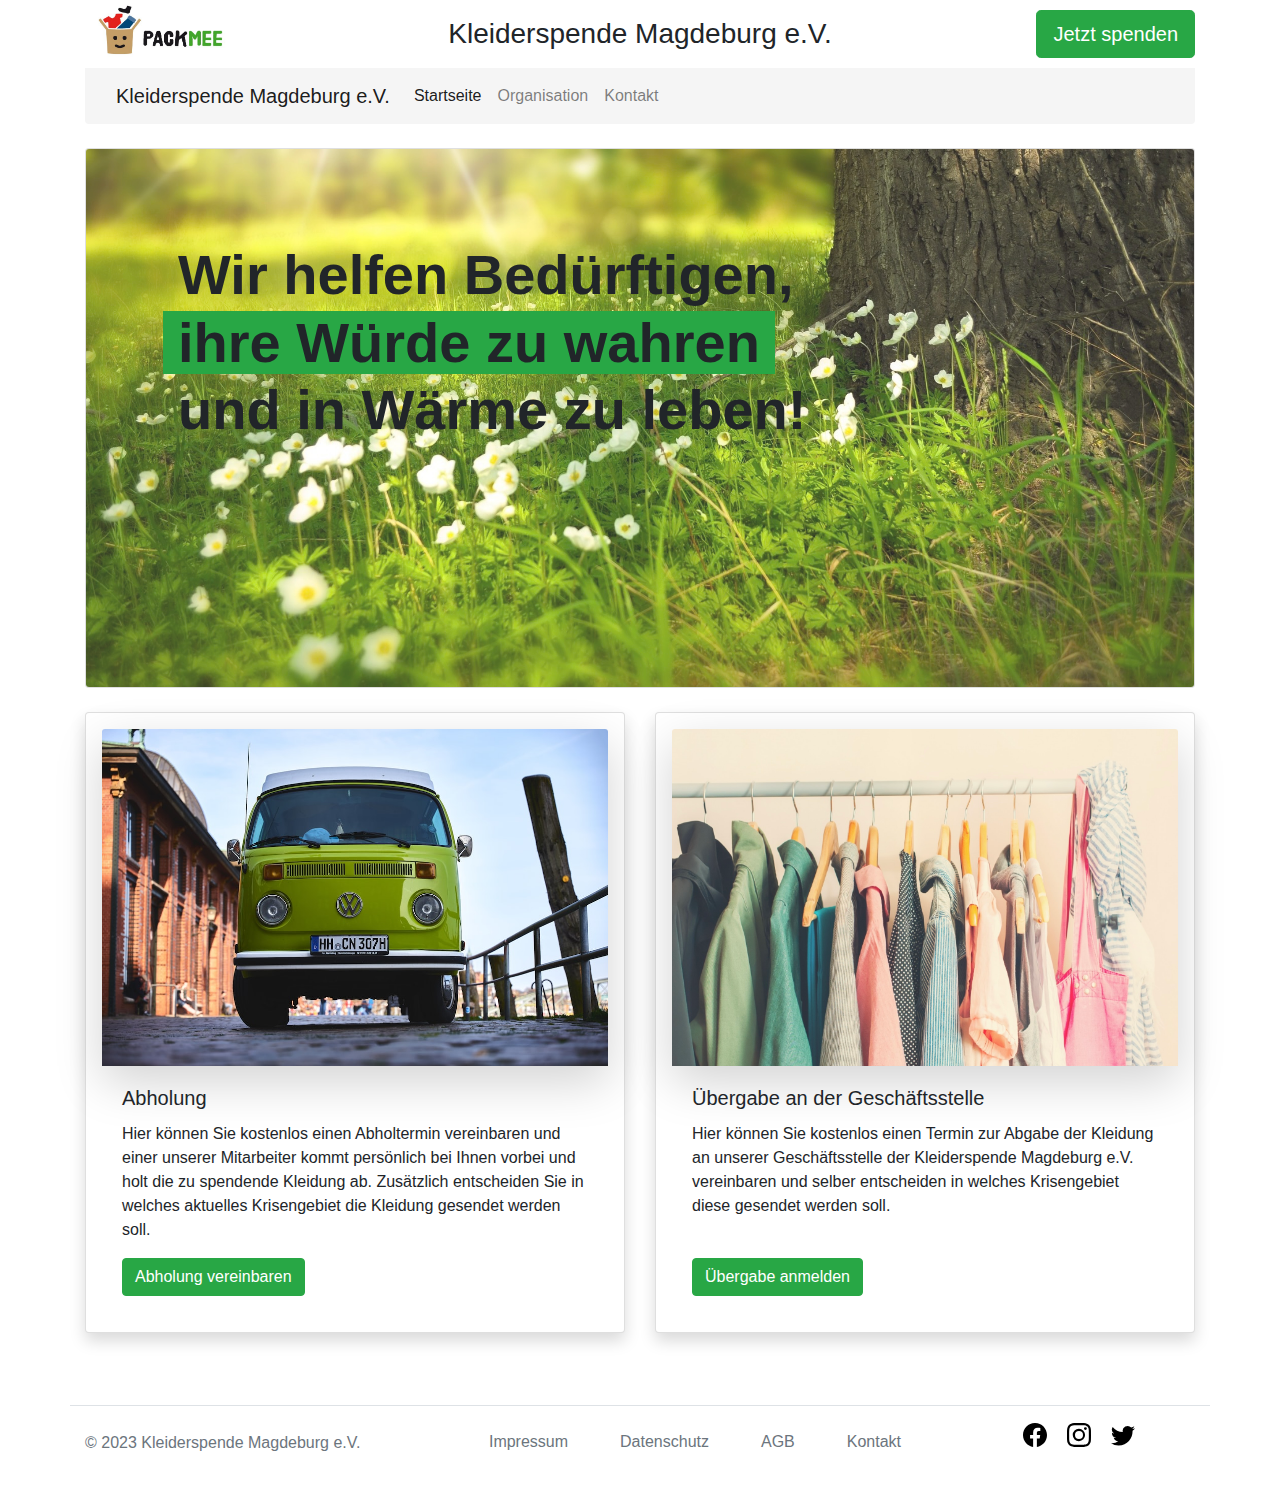
==== index.html @ d00e2966 "validierung fertig" ====
<!DOCTYPE html>
<html lang="de">

<head>
    <!-- Metadaten der Webanwendung -->
    <meta charset="utf-8">
    <meta name="viewport" content="width=device-width, initial-scale=1.0, shrink-to-fit=no">
    <meta name="description" content="Kleiderspende Magdeburg e.V.">
    <meta name="author" content="Dennis">

    <!-- Titel der Webseite -->
    <title>Kleiderspende Magdeburg e.V.</title>

    <!-- Bootstrap v4.4.1 CSS framework hinzufügen -->
    <link rel="stylesheet" href="https://cdn.jsdelivr.net/npm/bootstrap@4.4.1/dist/css/bootstrap.min.css"
        integrity="sha384-Vkoo8x4CGsO3+Hhxv8T/Q5PaXtkKtu6ug5TOeNV6gBiFeWPGFN9MuhOf23Q9Ifjh" crossorigin="anonymous">

    <!-- CSS Anpassungen -->
    <link rel="stylesheet" href="css/stylesheet.css">
</head>

<body>
    <header class="container d-flex flex-wrap justify-content-between align-items-center">
        <div class="col-sm-3 row justify-content-start list-unstyled d-flex">
            <img calss="small-img img-responsive" src="bilder/kleiderspende-logo.jpg" alt="Logo" width="160"
                height="auto">
            <a type="button" style="display: none;" class="show-sml btn-head-sml btn btn-success btn-sm"
                href="#anchor-spende">Jetzt spenden</a>
        </div>
        <a type="button" style="display: none;" class="show-md btn btn-success" href="#anchor-spende">Jetzt
            spenden</a>
        <div class="col-sm-6 hide-sml hide-md row justify-content-center list-unstyled d-flex mt-2">
            <h3 class="align-middle">Kleiderspende Magdeburg e.V.</h3>
        </div>
        <div class="col-sm-3 btn-head-sml hide-sml hide-md row justify-content-end list-unstyled d-flex"
            style="display: none;">
            <a type="button" class="btn btn-success btn-lg" href="#anchor-spende">Jetzt spenden</a>
        </div>
    </header>
    <div class="container">
        <nav class="navbar navbar-expand-lg sticky-top navbar-light navcolor rounded-bottom font-size-sml">
            <div class="container">
                <a class="navbar-brand font-size-sml" href="#">Kleiderspende Magdeburg e.V.</a>
                <button class="navbar-toggler navbar-toggler-right" type="button" data-toggle="collapse"
                    data-target="#navbarNav" aria-controls="navbarNav" aria-expanded="false"
                    aria-label="Toggle navigation">
                    <span class="navbar-toggler-icon"></span>
                </button>
                <div class="collapse navbar-collapse" id="navbarNav">
                    <ul class="navbar-nav">
                        <li class="nav-item active">
                            <a class="nav-link" href="#">Startseite<span class="sr-only">(current)</span></a>
                        </li>
                        <li class="nav-item">
                            <a class="nav-link" href="/organisation.html" target="_blank">Organisation</a>
                        </li>
                        <li class="nav-item">
                            <a class="nav-link" href="/kontakt.html" target="_blank">Kontakt</a>
                        </li>
                    </ul>
                </div>
            </div>
        </nav>
        <div class="card mt-4 d-flex">
            <img src="bilder/flowers.jpg" class="card-img img-fluid img-trans" alt="Stony Beach" />
            <div class="card-img-overlay">
                <h1 class="card-title font-weight-bold title-font-sml title-font-md p-5 m-4" style="font-size:350%;">
                    Wir helfen Bedürftigen,<br>
                    <span class="span-h1">ihre Würde zu wahren</span>
                    <br>und in Wärme zu leben!
                </h1>
            </div>
        </div>
        <div id="anchor-spende">
            <div class="container center-sml d-flex flex-wrap justify-content-between align-items-center mt-4">
                <div class="card card-margin-sml card-margin-md col-sm-6 row justify-content-start shadow p-3 mb-5 bg-white rounded"
                    style="width: 18rem;">
                    <img class="shadow-lg card-img-top" src="bilder/abholdienst.jpg" alt="Card image cap">
                    <div class="card-body">
                        <h5 class="card-title">Abholung</h5>
                        <p class="card-text">Hier können Sie kostenlos einen Abholtermin vereinbaren und einer
                            unserer Mitarbeiter kommt persönlich bei Ihnen vorbei und holt die zu spendende Kleidung ab.
                            Zusätzlich entscheiden Sie in welches aktuelles Krisengebiet die Kleidung gesendet werden
                            soll.
                        </p>
                        <a id="btnAb" onclick="setAbForm()" class="btn btn-success" href="#anchor-abForm">Abholung
                            vereinbaren</a>
                    </div>
                </div>
                <div class="card col-sm-6 row card-margin-md justify-content-end shadow p-3 mb-5 bg-white rounded"
                    style="width: 18rem;">
                    <img class="shadow-lg card-img-top" src="bilder/puerbergabe.jpeg" alt="Card image cap">
                    <div class="card-body">
                        <h5 class="card-title">Übergabe an der Geschäftsstelle</h5>
                        <p class="card-text">Hier können Sie kostenlos einen Termin zur Abgabe der Kleidung an unserer
                            Geschäftsstelle der Kleiderspende Magdeburg e.V. vereinbaren und selber entscheiden in
                            welches
                            Krisengebiet diese gesendet werden soll.</p><br class="hide-md">
                        <a id="btnUeb" onclick="setUebForm()" class="btn btn-success" href="#anchor-uebForm">Übergabe
                            anmelden</a>
                    </div>
                </div>
            </div>
        </div>
        <!-- Formular Abholung -->
        <form action="ueberblick.html" method="get" id="abForm" style="display: none;">
            <div class="form-group">
                <h1 id="anchor-abForm">Fromular zur Abholung</h1>
                <h5>Wähle deinen Wunschtermin und wir holen kostenlos deine Altkleider ab!</h5>
            </div>
            <div class="form-row">
                <div class="form-group col-md-6">
                    <label for="inputDatumAb">Wunschtag<span style="color: #28a745;">*</span></label>
                    <input id="inputDatumAb" type="date" class="form-control" required>
                </div>
                <div class="form-group col-md-6">
                    <label for="inputUhrzeitAb">Wunschzeit</label><span style="color: #28a745;">*</span><label
                        style="color: white;">.</label><label class="text-muted hide-md">Öffnungszeiten: 08:00 -
                        17:00 (Halbstundentakt)</label>
                    <input type="time" class="form-control" id="inputUhrzeiAbt" step="1800" min="08:00" max="17:00"
                        required>
                </div>
            </div>
            <div class="form-row">
                <div class="form-group col-md-6">
                    <label for="inputVornameAb">Vorname<span style="color: #28a745;">*</span></label>
                    <input type="text" class="form-control" id="inputVornameAb" placeholder="Vorname" maxlength="20"
                        required>
                </div>
                <div class="form-group col-md-6">
                    <label for="inputNachnameAb">Nachname<span style="color: #28a745;">*</span></label>
                    <input type="text" class="form-control" id="inputNachnameAb" placeholder="Nachname" maxlength="20"
                        required>
                </div>
            </div>
            <div class="form-row">
                <div class="form-group col-md-6">
                    <label for="inputEmailAb">Email<span style="color: #28a745;">*</span></label>
                    <input type="email" class="form-control" id="inputEmailAb" placeholder="beispiel@mail.de"
                        maxlength="40" required>
                </div>
                <div class="form-group col-md-6">
                    <label for="inputNachnameAb">Telefonnummer</label>
                    <input type="tel" class="form-control" id="inputTelefonnummerAb" maxlength="15"
                        placeholder="01765894111">
                </div>
            </div>
            <div class="form-row">
                <div class="form-group col-md-6">
                    <label for="inputStadtAb">Stadt<span style="color: #28a745;">*</span></label>
                    <input type="text" class="form-control" id="inputStadtAb" placeholder="Magdeburg" maxlength="25"
                        required>
                </div>
                <div class="form-group col-md-2">
                    <label for="inputPostleitzahlAb">Postleitzahl<span style="color: #28a745;">*</span></label>
                    <input type="text" class="form-control" id="inputPostleitzahlAb" placeholder="39112" maxlength="5"
                        minlength="5" required>
                </div>
                <div class="form-group col-md-4">
                    <label for="inputBundeslandAb">Bundesland<span style="color: #28a745;">*</span></label>
                    <select id="inputBundeslandAb" class="form-control" required>
                        <option> Baden-Württemberg </option>
                        <option> Bayern </option>
                        <option> Berlin </option>
                        <option> Brandenburg </option>
                        <option> Bremen </option>
                        <option> Hamburg </option>
                        <option> Hessen </option>
                        <option> Mecklenburg-Vorpommern </option>
                        <option> Niedersachsen </option>
                        <option> Nordrhein-Westfalen </option>
                        <option> Rheinland-Pfalz </option>
                        <option> Saarland </option>
                        <option> Sachsen </option>
                        <option selected> Sachsen-Anhalt </option>
                        <option> Schleswig-Holstein </option>
                        <option> Thüringen </option>
                    </select>
                </div>
            </div>
            <div class="form-group">
                <label for="inputStrasseAb">Straße<span style="color: #28a745;">*</span></label>
                <input type="text" class="form-control" id="inputStrasseAb" placeholder="Wegenerstraße 15" required>
            </div>
            <div class="form-group">
                <label for="inputKleidungAb">Kleidungs Typ und Menge<span style="color: #28a745;">*</span></label>
                <textarea class="form-control" id="inputKleidungAb" rows="5"
                    placeholder="10x T-Shirts, 3x Jacken, 5x Hosen" required></textarea>
            </div>
            <div class="form-row mt-3 mb-4">
                <div class="btn-group btn-group-toggle col-md-6 list-group mb-2" data-toggle="buttons">
                    <label for="inputKrisengebietAb">In welches Krisengebiet soll geliefert werden?
                        <span style="color: #28a745;">*</span></label>
                    <label class="btn btn-light border rounded btn-lg active">
                        <input type="radio" name="inputKrisengebiet" onclick="changeInfo(id)" id="wahl1Ab"
                            autocomplete="off" checked> Ukraine
                    </label>
                    <label class="btn btn-light border rounded btn-lg">
                        <input type="radio" name="inputKrisengebiet" onclick="changeInfo(id)" id="wahl2Ab"
                            autocomplete="off"> Haiti
                    </label>
                    <label class="btn btn-light border rounded btn-lg">
                        <input type="radio" name="inputKrisengebiet" onclick="changeInfo(id)" id="wahl3Ab"
                            autocomplete="off"> Burkina Faso
                    </label>
                    <label class="btn btn-light border rounded btn-lg">
                        <input type="radio" name="inputKrisengebiet" onclick="changeInfo(id)" id="wahl4Ab"
                            autocomplete="off"> Südsudan
                    </label>
                    <label class="btn btn-light border rounded btn-lg">
                        <input type="radio" name="inputKrisengebiet" onclick="changeInfo(id)" id="wahl5Ab"
                            autocomplete="off"> Syrien
                    </label>
                    <label class="btn btn-light border rounded btn-lg">
                        <input type="radio" name="inputKrisengebiet" onclick="changeInfo(id)" id="wahl6Ab"
                            autocomplete="off"> Jemen
                    </label>
                    <label class="btn btn-light border rounded btn-lg">
                        <input type="radio" name="inputKrisengebiet" onclick="changeInfo(id)" id="wahl7Ab"
                            autocomplete="off"> Demokratische Republik Kongo
                    </label>
                    <label class="btn btn-light border rounded btn-lg">
                        <input type="radio" name="inputKrisengebiet" onclick="changeInfo(id)" id="wahl8Ab"
                            autocomplete="off"> Afghanistan
                    </label>
                    <label class="btn btn-light border rounded btn-lg">
                        <input type="radio" name="inputKrisengebiet" onclick="changeInfo(id)" id="wahl9Ab"
                            autocomplete="off"> Äthiopien
                    </label>
                    <label class="btn btn-light border rounded btn-lg">
                        <input type="radio" name="inputKrisengebiet" onclick="changeInfo(id)" id="wahl10Ab"
                            autocomplete="off"> Somalia
                    </label>
                </div>
                <div class="orm-group col-md-6 list-group pl-2">
                    <label for="inputKrisengebietAb">Information zu dem Krisengebiet</label>
                    <label class="card card-body card-padding-sml card-padding-md text-center px-5 pt-5"
                        id="outputInfoAb">Der Konflikt
                        wird
                        wahrscheinlich
                        bis
                        ins Jahr
                        2023
                        andauern. Für Ukrainer*innen besteht ein erhöhtes
                        Risiko für Verletzungen, Krankheiten und Tod. Durch russische
                        Raketenangriffe könnten
                        Millionen
                        Menschen im Winter
                        ohne Wasser, Strom und Heizung sein. Mehr als 6,5 Millionen Ukrainer*innen
                        sind innerhalb
                        des
                        Landes vertrieben.
                        7,8 Millionen weitere Menschen sind in andere europäische Länder geflüchtet.
                    </label>
                </div>
            </div>
            <div class="form-group">
                <div class="form-check">
                    <input class="form-check-input" type="checkbox" id="datenschutzCheckUeb" required>
                    <label class="form-check-label" for="datenschutzCheckUeb">
                        Ich stimme den <a href="/agb.html" target="_blank">Allgemeinen Geschäftsbedingungen</a> und der
                        <a href="/datenschutz.html" target="_blank">Datenschutzerklärung</a> von Kleiderspende Magdeburg
                        e.V. zu.
                    </label>
                </div>
            </div>
            <div class="form-group center-sml center-md">
                <button type="submit" class="btn btn-success btn-lg m-2" onclick="validateData();">Buchen</button>
            </div>
        </form>
        <!-- Formular Uebergabe -->
        <form action="/ueberblick.html" method="get" id="uebForm" style="display: none;">
            <div class="form-group">
                <h1 id="anchor-uebForm">Formular zu Übergabe an der Geschäftsstelle</h1>
                <h5>Hier bitte den Kleidungs Typ und die Menge angeben!</h5>
            </div>
            <div class="form-group">
                <label for="inputKleidungUeb">Kleidungs Typ und Menge<span style="color: #28a745;">*</span></label>
                <textarea class="form-control" id="inputKleidungUeb" rows="5"
                    placeholder="10x T-Shirts, 3x Jacken, 5x Hosen" required></textarea>
            </div>
            <div class="form-row mt-3 mb-4">
                <div class="btn-group btn-group-toggle col-md-6 list-group mb-2" data-toggle="buttons">
                    <label for="inputKrisengebietUeb">In welches Krisengebiet soll geliefert werden?
                        <span style="color: #28a745;">*</span></label>
                    <label class="btn btn-light border rounded btn-lg active">
                        <input type="radio" name="inputKrisengebiet" onclick="changeInfo(id)" id="wahl1Ueb"
                            autocomplete="off" checked> Ukraine
                    </label>
                    <label class="btn btn-light border rounded btn-lg">
                        <input type="radio" name="inputKrisengebiet" onclick="changeInfo(id)" id="wahl2Ueb"
                            autocomplete="off"> Haiti
                    </label>
                    <label class="btn btn-light border rounded btn-lg">
                        <input type="radio" name="inputKrisengebiet" onclick="changeInfo(id)" id="wahl3Ueb"
                            autocomplete="off"> Burkina Faso
                    </label>
                    <label class="btn btn-light border rounded btn-lg">
                        <input type="radio" name="inputKrisengebiet" onclick="changeInfo(id)" id="wahl4Ueb"
                            autocomplete="off"> Südsudan
                    </label>
                    <label class="btn btn-light border rounded btn-lg">
                        <input type="radio" name="inputKrisengebiet" onclick="changeInfo(id)" id="wahl5Ueb"
                            autocomplete="off"> Syrien
                    </label>
                    <label class="btn btn-light border rounded btn-lg">
                        <input type="radio" name="inputKrisengebiet" onclick="changeInfo(id)" id="wahl6Ueb"
                            autocomplete="off"> Jemen
                    </label>
                    <label class="btn btn-light border rounded btn-lg">
                        <input type="radio" name="inputKrisengebiet" onclick="changeInfo(id)" id="wahl7Ueb"
                            autocomplete="off"> Demokratische Republik Kongo
                    </label>
                    <label class="btn btn-light border rounded btn-lg">
                        <input type="radio" name="inputKrisengebiet" onclick="changeInfo(id)" id="wahl8Ueb"
                            autocomplete="off"> Afghanistan
                    </label>
                    <label class="btn btn-light border rounded btn-lg">
                        <input type="radio" name="inputKrisengebiet" onclick="changeInfo(id)" id="wahl9Ueb"
                            autocomplete="off"> Äthiopien
                    </label>
                    <label class="btn btn-light border rounded btn-lg">
                        <input type="radio" name="inputKrisengebiet" onclick="changeInfo(id)" id="wahl10Ueb"
                            autocomplete="off"> Somalia
                    </label>
                </div>
                <div class="orm-group col-md-6 list-group pl-2">
                    <label for="inputKrisengebietUeb">Information zu dem Krisengebiet</label>
                    <label class="card card-body card-padding-sml card-padding-md text-center px-5 pt-5"
                        id="outputInfoUeb">Der Konflikt
                        wird
                        wahrscheinlich
                        bis
                        ins Jahr
                        2023
                        andauern. Für Ukrainer*innen besteht ein erhöhtes
                        Risiko für Verletzungen, Krankheiten und Tod. Durch russische
                        Raketenangriffe könnten
                        Millionen
                        Menschen im Winter
                        ohne Wasser, Strom und Heizung sein. Mehr als 6,5 Millionen Ukrainer*innen
                        sind innerhalb
                        des
                        Landes vertrieben.
                        7,8 Millionen weitere Menschen sind in andere europäische Länder geflüchtet.
                    </label>
                </div>
            </div>
            <div class="form-group">
                <div class="form-check">
                    <input class="form-check-input" type="checkbox" id="datenschutzCheckUeb" required>
                    <label class="form-check-label" for="datenschutzCheckUeb">
                        Ich stimme den <a href="/agb.html" target="_blank">Allgemeinen Geschäftsbedingungen</a> und der
                        <a href="/datenschutz.html" target="_blank">Datenschutzerklärung</a> von Kleiderspende Magdeburg
                        e.V. zu.
                    </label>
                </div>
            </div>
            <div class="form-group center-sml center-md">
                <button type="submit" class="btn btn-success btn-lg m-2">Buchen</button>
            </div>
        </form>
    </div>
    <footer
        class="container center-sml d-flex flex-wrap justify-content-between align-items-center py-3 my-4 border-top">
        <div class="row w-100">
            <div class="col-md-4 footer-md center-md d-flex align-items-center">
                <span class="center-sml text-muted">© 2023 Kleiderspende Magdeburg e.V.</span>
            </div>
            <ul class="nav center-sml center-md col-md-6 row justify-content-center d-flex list-unstyled">
                <li class="nav-item"><a href="/kontakt.html" target="_blank"
                        class="nav-link zero-padding-md ul-sml text-muted">Impressum</a>
                </li>
                <li class="nav-item"><a href="/datenschutz.html" target="_blank"
                        class="nav-link zero-padding-md ul-sml text-muted">Datenschutz</a>
                </li>
                <li class="nav-item"><a href="/agb.html" target="_blank"
                        class="nav-link zero-padding-md ul-sml text-muted">AGB</a></li>
                <li class="nav-item"><a href="/kontakt.html" target="_blank"
                        class="nav-link zero-padding-md ul-sml text-muted">Kontakt</a>
                </li>
            </ul>
            <ul class="center-sml footer-icons-md center-md col-md-2 justify-content-end list-unstyled d-flex">
                <li class="ms-3">
                    <a class="text-muted" href="https://www.facebook.com" target="_blank">
                        <svg class="bi" width="24" height="24">
                            <use xlink:href="#facebook">
                                <symbol id="facebook" viewBox="0 0 16 16">
                                    <path
                                        d="M16 8.049c0-4.446-3.582-8.05-8-8.05C3.58 0-.002 3.603-.002 8.05c0 4.017 2.926 7.347 6.75 7.951v-5.625h-2.03V8.05H6.75V6.275c0-2.017 1.195-3.131 3.022-3.131.876 0 1.791.157 1.791.157v1.98h-1.009c-.993 0-1.303.621-1.303 1.258v1.51h2.218l-.354 2.326H9.25V16c3.824-.604 6.75-3.934 6.75-7.951z">
                                    </path>
                                </symbol>
                            </use>
                        </svg>
                    </a>
                </li>
                <li class="ms-3">
                    <a class="text-muted" href="https://www.instagram.com/" target="_blank">
                        <svg class="bi" width="24" height="24">
                            <use xlink:href="#instagram">
                                <symbol id="instagram" viewBox="0 0 16 16">
                                    <path
                                        d="M8 0C5.829 0 5.556.01 4.703.048 3.85.088 3.269.222 2.76.42a3.917 3.917 0 0 0-1.417.923A3.927 3.927 0 0 0 .42 2.76C.222 3.268.087 3.85.048 4.7.01 5.555 0 5.827 0 8.001c0 2.172.01 2.444.048 3.297.04.852.174 1.433.372 1.942.205.526.478.972.923 1.417.444.445.89.719 1.416.923.51.198 1.09.333 1.942.372C5.555 15.99 5.827 16 8 16s2.444-.01 3.298-.048c.851-.04 1.434-.174 1.943-.372a3.916 3.916 0 0 0 1.416-.923c.445-.445.718-.891.923-1.417.197-.509.332-1.09.372-1.942C15.99 10.445 16 10.173 16 8s-.01-2.445-.048-3.299c-.04-.851-.175-1.433-.372-1.941a3.926 3.926 0 0 0-.923-1.417A3.911 3.911 0 0 0 13.24.42c-.51-.198-1.092-.333-1.943-.372C10.443.01 10.172 0 7.998 0h.003zm-.717 1.442h.718c2.136 0 2.389.007 3.232.046.78.035 1.204.166 1.486.275.373.145.64.319.92.599.28.28.453.546.598.92.11.281.24.705.275 1.485.039.843.047 1.096.047 3.231s-.008 2.389-.047 3.232c-.035.78-.166 1.203-.275 1.485a2.47 2.47 0 0 1-.599.919c-.28.28-.546.453-.92.598-.28.11-.704.24-1.485.276-.843.038-1.096.047-3.232.047s-2.39-.009-3.233-.047c-.78-.036-1.203-.166-1.485-.276a2.478 2.478 0 0 1-.92-.598 2.48 2.48 0 0 1-.6-.92c-.109-.281-.24-.705-.275-1.485-.038-.843-.046-1.096-.046-3.233 0-2.136.008-2.388.046-3.231.036-.78.166-1.204.276-1.486.145-.373.319-.64.599-.92.28-.28.546-.453.92-.598.282-.11.705-.24 1.485-.276.738-.034 1.024-.044 2.515-.045v.002zm4.988 1.328a.96.96 0 1 0 0 1.92.96.96 0 0 0 0-1.92zm-4.27 1.122a4.109 4.109 0 1 0 0 8.217 4.109 4.109 0 0 0 0-8.217zm0 1.441a2.667 2.667 0 1 1 0 5.334 2.667 2.667 0 0 1 0-5.334z">
                                    </path>
                                </symbol>
                            </use>
                        </svg>
                    </a>
                </li>
                <li class="ms-3">
                    <a class="text-muted" href="https://twitter.com" target="_blank">
                        <svg class="bi" width="24" height="24">
                            <use xlink:href="#twitter">
                                <symbol id="twitter" viewBox="0 0 16 16">
                                    <path
                                        d="M5.026 15c6.038 0 9.341-5.003 9.341-9.334 0-.14 0-.282-.006-.422A6.685 6.685 0 0 0 16 3.542a6.658 6.658 0 0 1-1.889.518 3.301 3.301 0 0 0 1.447-1.817 6.533 6.533 0 0 1-2.087.793A3.286 3.286 0 0 0 7.875 6.03a9.325 9.325 0 0 1-6.767-3.429 3.289 3.289 0 0 0 1.018 4.382A3.323 3.323 0 0 1 .64 6.575v.045a3.288 3.288 0 0 0 2.632 3.218 3.203 3.203 0 0 1-.865.115 3.23 3.23 0 0 1-.614-.057 3.283 3.283 0 0 0 3.067 2.277A6.588 6.588 0 0 1 .78 13.58a6.32 6.32 0 0 1-.78-.045A9.344 9.344 0 0 0 5.026 15z">
                                    </path>
                                </symbol>
                            </use>
                        </svg>
                    </a>
                </li>
            </ul>
        </div>
    </footer>
</body>

<!-- jQuery 3.4.1 JavaScript library hinzufügen -->
<script type="text/javascript" src="https://code.jquery.com/jquery-3.4.1.slim.min.js"
    integrity="sha384-J6qa4849blE2+poT4WnyKhv5vZF5SrPo0iEjwBvKU7imGFAV0wwj1yYfoRSJoZ+n"
    crossorigin="anonymous"></script>
<!-- Popper.js 1.16.0 positioning engine hinzufügen -->

<script type="text/javascript" src="https://cdn.jsdelivr.net/npm/popper.js@1.16.0/dist/umd/popper.min.js"
    integrity="sha384-Q6E9RHvbIyZFJoft+2mJbHaEWldlvI9IOYy5n3zV9zzTtmI3UksdQRVvoxMfooAo"
    crossorigin="anonymous"></script>

<!-- Bootstrap.js v4.4.1 JavaScript framework hinzufügen -->
<script type="text/javascript" src="https://cdn.jsdelivr.net/npm/bootstrap@4.4.1/dist/js/bootstrap.min.js"
    integrity="sha384-wfSDF2E50Y2D1uUdj0O3uMBJnjuUD4Ih7YwaYd1iqfktj0Uod8GCExl3Og8ifwB6"
    crossorigin="anonymous"></script>


<!-- JavaScript Anpassungen -->
<script type="text/javascript">

    function changeInfo(id) {
        var ukraine = 'Der Konflikt wird wahrscheinlich bis ins Jahr 2023 andauern. Für Ukrainer * innen besteht ein erhöhtesRisiko für Verletzungen, Krankheiten und Tod.Durch russische Raketenangriffe könntenMillionen Menschen im Winter ohne Wasser, Strom und Heizung sein.Mehr als 6,5 Millionen Ukrainer * innen sind innerhalb des Landes vertrieben. 7,8 Millionen weitere Menschen sind in andere europäische Länder geflüchtet.';
        var haiti = 'Bandengewalt wird weiterhin die Lebensgrundlagen der Menschen und lebenswichtige Dienstleistungen beeinträchtigen. Entführungen, geschlechtsspezifische Gewalt und Morde nehmen weiter zu. Haiti verzeichnete 2022 ein Rekordniveau an Ernährungsunsicherheit, das sich 2023 voraussichtlich noch verschlimmern wird. Gleichzeitig werden politische Unruhen und Gewalt humanitäre Organisationen auch 2023 daran hindern, Menschen in Not zu erreichen.';
        var burkinaFaso = 'Die Lage in Burkina Faso wird immer schlimmer: Nichtstaatliche bewaffnete Gruppen verstärken ihre Angriffe und übernehmen immer weiter die Kontrolle. Die Spannungen zwischen den politischen Gruppierungen des Landes verursachen Instabilität. Allein im Jahr 2022 haben Mitglieder*innen der Streitkräfte zweimal die Macht übernommen. Bewaffnete Gruppen kontrollieren inzwischen bis zu 40 Prozent des Landes. Obwohl die Not groß ist, wird die humanitäre Hilfe durch Konflikte und fehlende Gelder eingeschränkt. Einige Städte im Norden Burkina Fasos sind fast vollständig von der Außenwelt abgeschnitten. Die Lebensmittelpreise sind um 30 Prozent gestiegen, eine der höchsten Inflationsraten der Welt.';
        var suedsudan = 'Südsudan erholt sich noch von einem Bürgerkrieg, der im Jahr 2018 endete. Der Konflikt hat zwar abgenommen, aber die Kämpfe sind nach wie vor weit verbreitet. Das Land ist eines der fragilsten der Welt. Klimakatastrophen wie schwere Überschwemmungen und Dürren erschweren den Menschen zunehmend den Zugang zu Lebensmitteln und lebenswichtigen Ressourcen.';
        var syrien = 'Mehr als ein Jahrzehnt Krieg hat das syrische Gesundheitssystem zerstört und das Land an den Rand des wirtschaftlichen Zusammenbruchs gebracht. Langjährige Konflikte im benachbarten Libanon haben zu einem weiteren Anstieg der Lebensmittelpreise und der Armut geführt. Derzeit sind 75 Prozent der Syrer*innen nicht in der Lage, ihre Grundbedürfnisse zu decken. Millionen von Menschen sind auf humanitäre Hilfe angewiesen.';
        var jemen = 'Die Krise im Jemen verschärft sich und der seit acht Jahren andauernde Konflikt zwischen bewaffneten Gruppen und Regierungstruppen bleibt ungelöst. Ein Waffenstillstand dämmte die Kämpfe für einige Monate ein. Er brach aber im Oktober 2022 zusammen und konnte die wirtschaftlichen und gesundheitlichen Folgen des Konflikts nicht abmildern. Die Finanzierung der humanitären Hilfe hat sich verzögert. Gegenwärtig leben 80 Prozent der Bevölkerung in extremer Armut und 2,2 Millionen Kinder sind akut unterernährt.';
        var kongo = 'Mehr als 100 bewaffnete Gruppen kämpfen im Ostkongo um die Kontrolle und schüren damit eine seit Jahrzehnten andauernde Krise. Die Bevölkerung wird häufig zur Zielscheibe. Nach fast zehn Jahren der Ruhe startete die bewaffnete Gruppe M23 im Jahr 2022 eine neue Offensive, die Familien zur Flucht zwingt und die humanitäre Hilfe unterbricht. Große Krankheitsausbrüche - darunter Masern, Malaria und Ebola - bedrohen weiterhin das ohnehin schwache Gesundheitssystem und gefährden viele Menschenleben.';
        var afghanistan = 'Afghanistan stand 2022 auf Platz 1 der Emergency Watchlist, ist aber für 2023 zurückgefallen. Nicht, weil sich die Bedingungen verbessert haben, sondern weil die Lage in Ostafrika sich so verschärft hat. Mehr als ein Jahr nach der Machtübernahme durch die Taliban befinden sich die Afghan*innen nach wie vor im wirtschaftlichen Kollaps. Zwar konnte durch eine rasche Aufstockung der Hilfe eine Hungersnot im letzten Winter verhindert werden. Doch die eigentliche Ursache der Krise bleibt bestehen. Fast die gesamte Bevölkerung lebt nun in Armut und bereitet sich auf einen weiteren langen Winter vor.';
        var aethiopien = 'Äthiopien steuert auf die sechste ausgefallene Regenzeit in Folge zu. Dadurch könnte sich die Dürre, von der bereits 24 Millionen Menschen betroffen sind, verlängern Gleichzeitig bringen verschiedene Konflikte im ganzen Land das Leben der Menschen durcheinander und hindern humanitäre Organisationen daran, Hilfe zu leisten. Diese Gewalt hindert die Nichtregierungsorganisationen daran, lebensrettende Hilfe zu leisten. Auch wenn ein Friedensabkommen vom November 2022 Hoffnung auf ein Ende des Konflikts in Tigray im Norden Äthiopiens macht, sind 28,6 Millionen Menschen weiterhin auf humanitäre Hilfe angewiesen.';
        var somalia = 'Somalia, das zum ersten Mal auf der Watchlist steht, ist von einer beispiellosen Dürre- und Hungerkrise betroffen. Tausende von Menschen sind bereits dem Hunger zum Opfer gefallen, und das Land steht am Rande einer Hungersnot. Dies ist keine "Naturkatastrophe". Der von Menschen verursachte Klimawandel hat die Häufigkeit und Schwere der Dürren erhöht. Jahrzehntelange Konflikte haben die Fähigkeit Somalias untergraben, auf Schocks jeglicher Art zu reagieren. Sie haben Systeme und Infrastrukturen zerstört, die einen Schutzwall gegen die aktuelle Krise geboten hätten. So hat sich beispielsweise die Abhängigkeit Somalias von Importen als katastrophal erwiesen: Die Nahrungsmittelproduktion des Landes wurde durch den Klimawandel und den Konflikt dezimiert. Über 90 Prozent des Weizens kommen aus Russland und der Ukraine.';

        var aktuell = "";

        if (id == 'wahl1Ueb' || id == 'wahl1Ab') aktuell = ukraine;
        else if (id == 'wahl2Ueb' || id == 'wahl2Ab') aktuell = haiti;
        else if (id == 'wahl3Ueb' || id == 'wahl3Ab') aktuell = burkinaFaso;
        else if (id == 'wahl4Ueb' || id == 'wahl4Ab') aktuell = suedsudan;
        else if (id == 'wahl5Ueb' || id == 'wahl5Ab') aktuell = syrien;
        else if (id == 'wahl6Ueb' || id == 'wahl6Ab') aktuell = jemen;
        else if (id == 'wahl7Ueb' || id == 'wahl7Ab') aktuell = kongo;
        else if (id == 'wahl8Ueb' || id == 'wahl8Ab') aktuell = afghanistan;
        else if (id == 'wahl9Ueb' || id == 'wahl9Ab') aktuell = aethiopien;
        else if (id == 'wahl10Ueb' || id == 'wahl10Ab') aktuell = somalia;

        document.getElementById('outputInfoAb').innerHTML = aktuell;
        document.getElementById('outputInfoUeb').innerHTML = aktuell;
    }


    function setAbForm() {
        document.getElementById("uebForm").style.display = "none";
        document.getElementById("abForm").style.display = "block";
    }

    function setUebForm() {
        document.getElementById("abForm").style.display = "none";
        document.getElementById("uebForm").style.display = "block";
    }

    //Wunschtermin Auswahl einschränken
    var today = new Date();
    var dd = today.getDate();
    var mm = today.getMonth() + 1; //Januar hat den index 0
    var yyyy = today.getFullYear();
    dd = dd + 1;
    maxM = mm + 1;
    if (dd < 10) {
        dd = '0' + dd;
    }
    if (mm < 10) {
        mm = '0' + mm;
        maxM = '0' + maxM;
    }
    min = yyyy + '-' + mm + '-' + dd;
    max = yyyy + '-' + maxM + '-' + dd;
    document.getElementById("inputDatumAb").setAttribute("min", min);
    document.getElementById("inputDatumAb").setAttribute("max", max);

    function validateData() {
        if (!onlyLetters(document.getElementById('inputVornameAb').value)) {
            alert('Bitte einen gültigen Vornamen angeben');
            return false;
        }
        if (!onlyLetters(document.getElementById('inputNachnameAb').value)) {
            alert('Bitte einen gültigen Nachname angeben');
            return false;
        }

        if (!onlyNumbers(document.getElementById('inputTelefonnummerAb').value)) {
            alert('Bitte eine gültige Telefonnummer angeben');
            return false;
        }

        if (!onlyLetters(document.getElementById('inputStadtAb').value)) {
            alert('Bitte eine gültige Stadt angeben');
            return false;
        }

        if (!onlyNumbers(document.getElementById('inputPostleitzahlAb').value)) {
            alert('Bitte eine gültige Postleitzahl angeben');
            return false;
        }

        if (!onlyAddress(document.getElementById('inputStrasseAb').value)) {
            alert('Bitte eine gültige Straße angeben');
            return false;
        }
        return true;
    }

    function onlyLetters(input) {
        const regLetters = /^[a-zA-ZäöüÄÖÜß]+$/;
        if (!regLetters.test(input)) {
            return false;
        } else {
            return true;
        }
    }

    function onlyNumbers(input) {
        const regLetters = /^[0-9]+$/;
        if (!regLetters.test(input)) {
            return false;
        } else {
            return true;
        }
    }

    function onlyAddress(input) {
        const regLetters = /^[A-Za-z]+.*[A-Za-z]+.*[0-9]+$/;
        if (!regLetters.test(input)) {
            return false;
        } else {
            return true;
        }
    }

</script>

</html>
---- css/stylesheet.css ----
.d-flex {
    gap: 20px;
}

.img-trans {
    opacity: 0.85;
}

.navbar {
    background-color: #F5F5F5;
}

.span-h1 {
    background-color: #28a745;
    padding-right: 15px;
    padding-left: 15px;
    margin-left: -15px;
}

@media screen and (min-width: 768px) and (max-width: 1200px) {
    .center-md {
        display: flex !important;
        justify-content: center !important;
        margin-left: auto !important;
        margin-right: auto !important;
    }

    .footer-icons-md {
        min-width: 500px;
        margin-top: 20px;
    }

    .footer-md {
        min-width: 500px;
        margin-bottom: 20px;
        margin-top: 10px;
    }

    .title-font-md {
        font-size: 250% !important;
        padding: 0 !important;
        margin: 3% !important;
    }

    .hide-md {
        display: none !important;
    }

    .show-md {
        display: block !important;
    }

    .btn-head-md {
        height: 100%;
        width: auto;
        margin-top: 15px;
        margin-left: auto;
        margin-right: 0;
    }

    .card-padding-md {
        padding: 10px !important;
        margin-top: 22px !important;
    }

    .zero-padding-md {
        padding: 0px !important;
    }

}

@media screen and (max-width: 767px) {
    .center-sml {
        display: flex !important;
        justify-content: center !important;
        margin-left: auto !important;
        margin-right: auto !important;
    }

    .font-size-sml {
        font-size: 15px;
    }

    .title-font-sml {
        font-size: x-large !important;
        padding: 0 !important;
        margin: 3% !important;
    }

    .hide-sml {
        display: none !important;
    }

    .show-sml {
        display: block !important;
    }

    .btn-head-sml {
        height: 100%;
        width: auto;
        margin-top: 22px;
        margin-left: auto;
        margin-right: 0;
    }

    .card-padding-sml {
        padding: 20px !important;
    }

    .ul-sml {
        padding: 0px !important;
        margin-top: 5px;
        margin-bottom: 10px;
    }
}
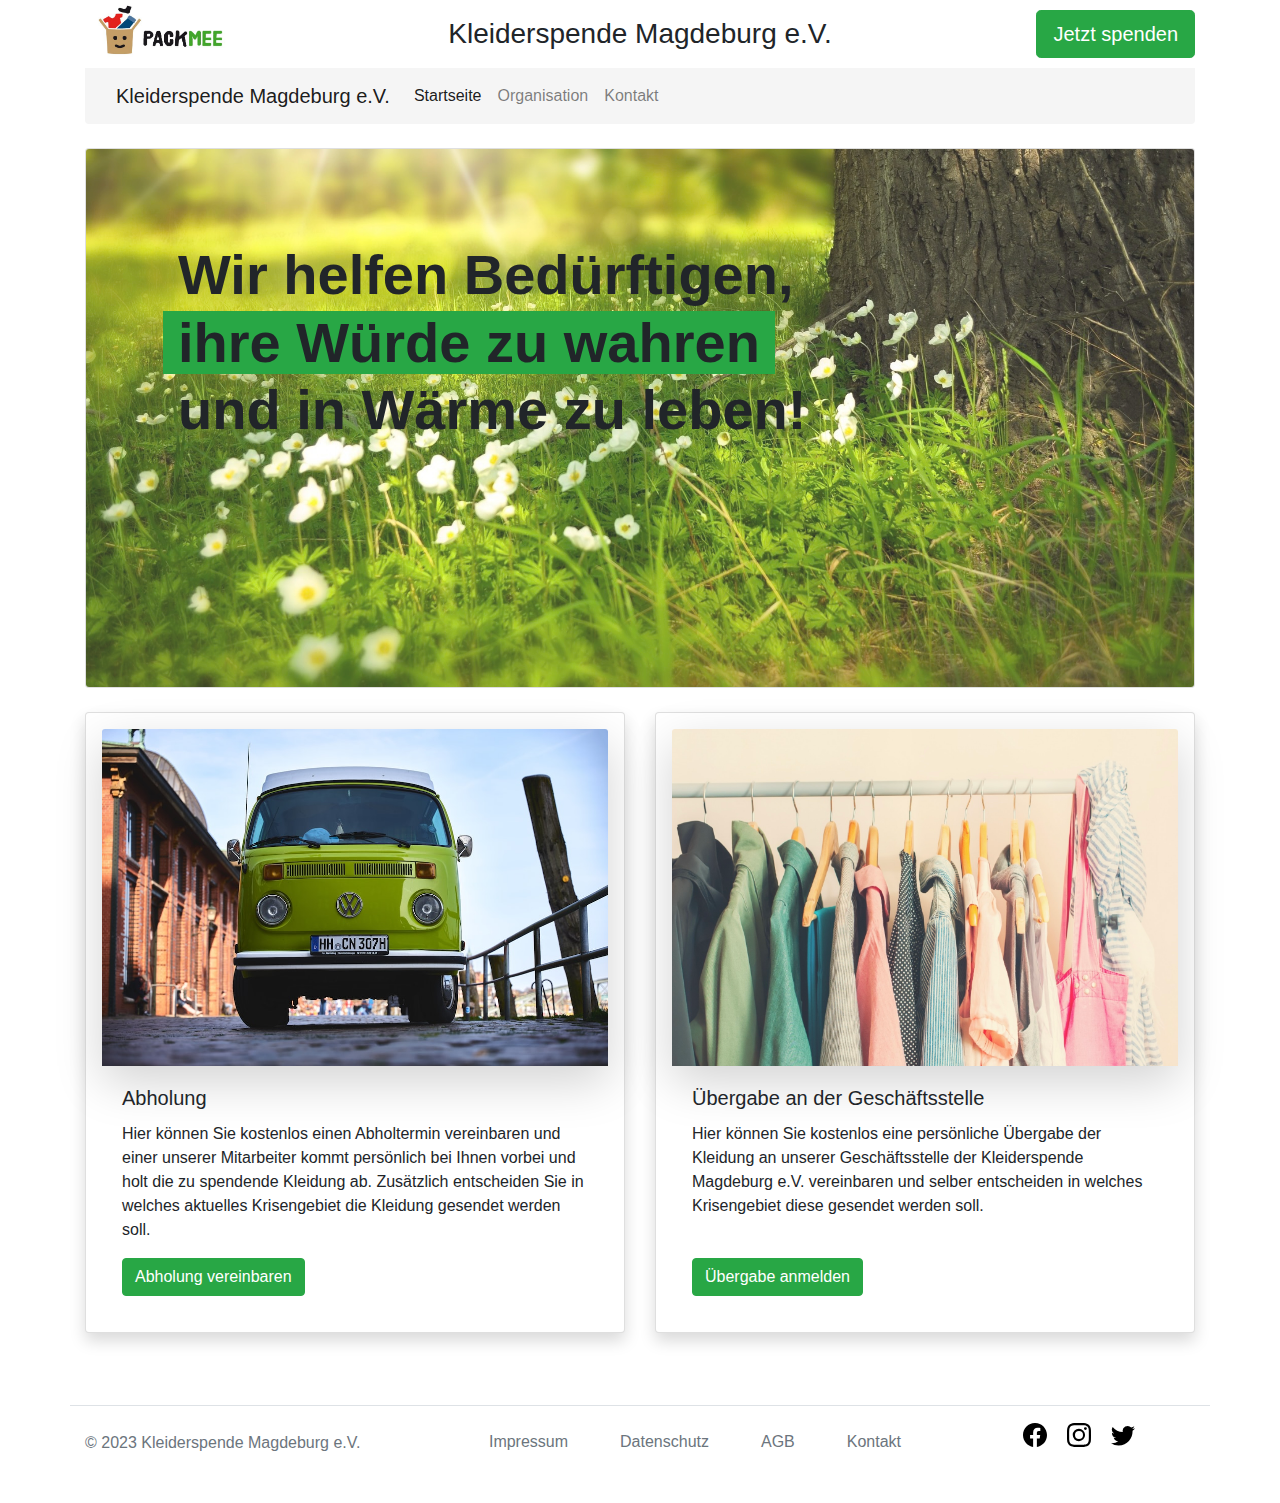
==== commit 2876c148: "final" ====
--- a/index.html
+++ b/index.html
@@ -6,17 +6,16 @@
     <meta charset="utf-8">
     <meta name="viewport" content="width=device-width, initial-scale=1.0, shrink-to-fit=no">
     <meta name="description" content="Kleiderspende Magdeburg e.V.">
-    <meta name="author" content="Dennis">
+    <meta name="author" content="Dennis Haan">
 
     <!-- Titel der Webseite -->
     <title>Kleiderspende Magdeburg e.V.</title>
 
     <!-- Bootstrap v4.4.1 CSS framework hinzufügen -->
-    <link rel="stylesheet" href="https://cdn.jsdelivr.net/npm/bootstrap@4.4.1/dist/css/bootstrap.min.css"
-        integrity="sha384-Vkoo8x4CGsO3+Hhxv8T/Q5PaXtkKtu6ug5TOeNV6gBiFeWPGFN9MuhOf23Q9Ifjh" crossorigin="anonymous">
+    <link rel="stylesheet" type="text/css" href="css/bootstrap/bootstrap.min.css">
 
     <!-- CSS Anpassungen -->
-    <link rel="stylesheet" href="css/stylesheet.css">
+    <link rel="stylesheet" type="text/css" href="css/stylesheet.css">
 </head>
 
 <body>
@@ -62,7 +61,7 @@
             </div>
         </nav>
         <div class="card mt-4 d-flex">
-            <img src="bilder/flowers.jpg" class="card-img img-fluid img-trans" alt="Stony Beach" />
+            <img src="bilder/flowers.jpg" class="card-img img-fluid img-trans" alt="flowers" />
             <div class="card-img-overlay">
                 <h1 class="card-title font-weight-bold title-font-sml title-font-md p-5 m-4" style="font-size:350%;">
                     Wir helfen Bedürftigen,<br>
@@ -83,6 +82,7 @@
                             Zusätzlich entscheiden Sie in welches aktuelles Krisengebiet die Kleidung gesendet werden
                             soll.
                         </p>
+                        <div class="hide-lg hide-sml"><br></div>
                         <a id="btnAb" onclick="setAbForm()" class="btn btn-success" href="#anchor-abForm">Abholung
                             vereinbaren</a>
                     </div>
@@ -92,10 +92,11 @@
                     <img class="shadow-lg card-img-top" src="bilder/puerbergabe.jpeg" alt="Card image cap">
                     <div class="card-body">
                         <h5 class="card-title">Übergabe an der Geschäftsstelle</h5>
-                        <p class="card-text">Hier können Sie kostenlos einen Termin zur Abgabe der Kleidung an unserer
+                        <p class="card-text">Hier können Sie kostenlos eine persönliche Übergabe der Kleidung an unserer
                             Geschäftsstelle der Kleiderspende Magdeburg e.V. vereinbaren und selber entscheiden in
                             welches
-                            Krisengebiet diese gesendet werden soll.</p><br class="hide-md">
+                            Krisengebiet diese gesendet werden soll.</p>
+                        <div class="hide-md hide-sml"><br></div>
                         <a id="btnUeb" onclick="setUebForm()" class="btn btn-success" href="#anchor-uebForm">Übergabe
                             anmelden</a>
                     </div>
@@ -103,9 +104,9 @@
             </div>
         </div>
         <!-- Formular Abholung -->
-        <form action="ueberblick.html" method="get" id="abForm" style="display: none;">
+        <form id="abForm" style="display: none;">
             <div class="form-group">
-                <h1 id="anchor-abForm">Fromular zur Abholung</h1>
+                <h1 id="anchor-abForm">Formular zur Abholung</h1>
                 <h5>Wähle deinen Wunschtermin und wir holen kostenlos deine Altkleider ab!</h5>
             </div>
             <div class="form-row">
@@ -117,7 +118,7 @@
                     <label for="inputUhrzeitAb">Wunschzeit</label><span style="color: #28a745;">*</span><label
                         style="color: white;">.</label><label class="text-muted hide-md">Öffnungszeiten: 08:00 -
                         17:00 (Halbstundentakt)</label>
-                    <input type="time" class="form-control" id="inputUhrzeiAbt" step="1800" min="08:00" max="17:00"
+                    <input type="time" class="form-control" id="inputUhrzeitAb" step="1800" min="08:00" max="17:00"
                         required>
                 </div>
             </div>
@@ -180,56 +181,49 @@
             </div>
             <div class="form-group">
                 <label for="inputStrasseAb">Straße<span style="color: #28a745;">*</span></label>
-                <input type="text" class="form-control" id="inputStrasseAb" placeholder="Wegenerstraße 15" required>
+                <input type="text" class="form-control" id="inputStrasseAb" placeholder="Wegenerstraße 15"
+                    maxlength="70" required>
             </div>
             <div class="form-group">
                 <label for="inputKleidungAb">Kleidungs Typ und Menge<span style="color: #28a745;">*</span></label>
                 <textarea class="form-control" id="inputKleidungAb" rows="5"
-                    placeholder="10x T-Shirts, 3x Jacken, 5x Hosen" required></textarea>
+                    placeholder="10x T-Shirts, 3x Jacken, 5x Hosen" maxlength="300" required></textarea>
             </div>
             <div class="form-row mt-3 mb-4">
                 <div class="btn-group btn-group-toggle col-md-6 list-group mb-2" data-toggle="buttons">
                     <label for="inputKrisengebietAb">In welches Krisengebiet soll geliefert werden?
                         <span style="color: #28a745;">*</span></label>
                     <label class="btn btn-light border rounded btn-lg active">
-                        <input type="radio" name="inputKrisengebiet" onclick="changeInfo(id)" id="wahl1Ab"
-                            autocomplete="off" checked> Ukraine
-                    </label>
-                    <label class="btn btn-light border rounded btn-lg">
-                        <input type="radio" name="inputKrisengebiet" onclick="changeInfo(id)" id="wahl2Ab"
-                            autocomplete="off"> Haiti
-                    </label>
-                    <label class="btn btn-light border rounded btn-lg">
-                        <input type="radio" name="inputKrisengebiet" onclick="changeInfo(id)" id="wahl3Ab"
-                            autocomplete="off"> Burkina Faso
-                    </label>
-                    <label class="btn btn-light border rounded btn-lg">
-                        <input type="radio" name="inputKrisengebiet" onclick="changeInfo(id)" id="wahl4Ab"
-                            autocomplete="off"> Südsudan
-                    </label>
-                    <label class="btn btn-light border rounded btn-lg">
-                        <input type="radio" name="inputKrisengebiet" onclick="changeInfo(id)" id="wahl5Ab"
-                            autocomplete="off"> Syrien
-                    </label>
-                    <label class="btn btn-light border rounded btn-lg">
-                        <input type="radio" name="inputKrisengebiet" onclick="changeInfo(id)" id="wahl6Ab"
-                            autocomplete="off"> Jemen
-                    </label>
-                    <label class="btn btn-light border rounded btn-lg">
-                        <input type="radio" name="inputKrisengebiet" onclick="changeInfo(id)" id="wahl7Ab"
-                            autocomplete="off"> Demokratische Republik Kongo
-                    </label>
-                    <label class="btn btn-light border rounded btn-lg">
-                        <input type="radio" name="inputKrisengebiet" onclick="changeInfo(id)" id="wahl8Ab"
-                            autocomplete="off"> Afghanistan
-                    </label>
-                    <label class="btn btn-light border rounded btn-lg">
-                        <input type="radio" name="inputKrisengebiet" onclick="changeInfo(id)" id="wahl9Ab"
-                            autocomplete="off"> Äthiopien
-                    </label>
-                    <label class="btn btn-light border rounded btn-lg">
-                        <input type="radio" name="inputKrisengebiet" onclick="changeInfo(id)" id="wahl10Ab"
-                            autocomplete="off"> Somalia
+                        <input type="radio" name="inputKrisengebiet" onclick="changeInfo(id)" id="wahl1Ab" checked>
+                        Ukraine
+                    </label>
+                    <label class="btn btn-light border rounded btn-lg">
+                        <input type="radio" name="inputKrisengebiet" onclick="changeInfo(id)" id="wahl2Ab"> Haiti
+                    </label>
+                    <label class="btn btn-light border rounded btn-lg">
+                        <input type="radio" name="inputKrisengebiet" onclick="changeInfo(id)" id="wahl3Ab"> Burkina Faso
+                    </label>
+                    <label class="btn btn-light border rounded btn-lg">
+                        <input type="radio" name="inputKrisengebiet" onclick="changeInfo(id)" id="wahl4Ab"> Südsudan
+                    </label>
+                    <label class="btn btn-light border rounded btn-lg">
+                        <input type="radio" name="inputKrisengebiet" onclick="changeInfo(id)" id="wahl5Ab"> Syrien
+                    </label>
+                    <label class="btn btn-light border rounded btn-lg">
+                        <input type="radio" name="inputKrisengebiet" onclick="changeInfo(id)" id="wahl6Ab"> Jemen
+                    </label>
+                    <label class="btn btn-light border rounded btn-lg">
+                        <input type="radio" name="inputKrisengebiet" onclick="changeInfo(id)" id="wahl7Ab">
+                        Demokratische Republik Kongo
+                    </label>
+                    <label class="btn btn-light border rounded btn-lg">
+                        <input type="radio" name="inputKrisengebiet" onclick="changeInfo(id)" id="wahl8Ab"> Afghanistan
+                    </label>
+                    <label class="btn btn-light border rounded btn-lg">
+                        <input type="radio" name="inputKrisengebiet" onclick="changeInfo(id)" id="wahl9Ab"> Äthiopien
+                    </label>
+                    <label class="btn btn-light border rounded btn-lg">
+                        <input type="radio" name="inputKrisengebiet" onclick="changeInfo(id)" id="wahl10Ab"> Somalia
                     </label>
                 </div>
                 <div class="orm-group col-md-6 list-group pl-2">
@@ -265,11 +259,11 @@
                 </div>
             </div>
             <div class="form-group center-sml center-md">
-                <button type="submit" class="btn btn-success btn-lg m-2" onclick="validateData();">Buchen</button>
+                <button type="submit" class="btn btn-success btn-lg m-2">Buchen</button>
             </div>
         </form>
         <!-- Formular Uebergabe -->
-        <form action="/ueberblick.html" method="get" id="uebForm" style="display: none;">
+        <form id="uebForm" style="display: none;">
             <div class="form-group">
                 <h1 id="anchor-uebForm">Formular zu Übergabe an der Geschäftsstelle</h1>
                 <h5>Hier bitte den Kleidungs Typ und die Menge angeben!</h5>
@@ -285,43 +279,36 @@
                         <span style="color: #28a745;">*</span></label>
                     <label class="btn btn-light border rounded btn-lg active">
                         <input type="radio" name="inputKrisengebiet" onclick="changeInfo(id)" id="wahl1Ueb"
-                            autocomplete="off" checked> Ukraine
-                    </label>
-                    <label class="btn btn-light border rounded btn-lg">
-                        <input type="radio" name="inputKrisengebiet" onclick="changeInfo(id)" id="wahl2Ueb"
-                            autocomplete="off"> Haiti
-                    </label>
-                    <label class="btn btn-light border rounded btn-lg">
-                        <input type="radio" name="inputKrisengebiet" onclick="changeInfo(id)" id="wahl3Ueb"
-                            autocomplete="off"> Burkina Faso
-                    </label>
-                    <label class="btn btn-light border rounded btn-lg">
-                        <input type="radio" name="inputKrisengebiet" onclick="changeInfo(id)" id="wahl4Ueb"
-                            autocomplete="off"> Südsudan
-                    </label>
-                    <label class="btn btn-light border rounded btn-lg">
-                        <input type="radio" name="inputKrisengebiet" onclick="changeInfo(id)" id="wahl5Ueb"
-                            autocomplete="off"> Syrien
-                    </label>
-                    <label class="btn btn-light border rounded btn-lg">
-                        <input type="radio" name="inputKrisengebiet" onclick="changeInfo(id)" id="wahl6Ueb"
-                            autocomplete="off"> Jemen
-                    </label>
-                    <label class="btn btn-light border rounded btn-lg">
-                        <input type="radio" name="inputKrisengebiet" onclick="changeInfo(id)" id="wahl7Ueb"
-                            autocomplete="off"> Demokratische Republik Kongo
-                    </label>
-                    <label class="btn btn-light border rounded btn-lg">
-                        <input type="radio" name="inputKrisengebiet" onclick="changeInfo(id)" id="wahl8Ueb"
-                            autocomplete="off"> Afghanistan
-                    </label>
-                    <label class="btn btn-light border rounded btn-lg">
-                        <input type="radio" name="inputKrisengebiet" onclick="changeInfo(id)" id="wahl9Ueb"
-                            autocomplete="off"> Äthiopien
-                    </label>
-                    <label class="btn btn-light border rounded btn-lg">
-                        <input type="radio" name="inputKrisengebiet" onclick="changeInfo(id)" id="wahl10Ueb"
-                            autocomplete="off"> Somalia
+                            value="Ukraine" checked> Ukraine
+                    </label>
+                    <label class="btn btn-light border rounded btn-lg">
+                        <input type="radio" name="inputKrisengebiet" onclick="changeInfo(id)" id="wahl2Ueb"> Haiti
+                    </label>
+                    <label class="btn btn-light border rounded btn-lg">
+                        <input type="radio" name="inputKrisengebiet" onclick="changeInfo(id)" id="wahl3Ueb"> Burkina
+                        Faso
+                    </label>
+                    <label class="btn btn-light border rounded btn-lg">
+                        <input type="radio" name="inputKrisengebiet" onclick="changeInfo(id)" id="wahl4Ueb"> Südsudan
+                    </label>
+                    <label class="btn btn-light border rounded btn-lg">
+                        <input type="radio" name="inputKrisengebiet" onclick="changeInfo(id)" id="wahl5Ueb"> Syrien
+                    </label>
+                    <label class="btn btn-light border rounded btn-lg">
+                        <input type="radio" name="inputKrisengebiet" onclick="changeInfo(id)" id="wahl6Ueb"> Jemen
+                    </label>
+                    <label class="btn btn-light border rounded btn-lg">
+                        <input type="radio" name="inputKrisengebiet" onclick="changeInfo(id)" id="wahl7Ueb">
+                        Demokratische Republik Kongo
+                    </label>
+                    <label class="btn btn-light border rounded btn-lg">
+                        <input type="radio" name="inputKrisengebiet" onclick="changeInfo(id)" id="wahl8Ueb"> Afghanistan
+                    </label>
+                    <label class="btn btn-light border rounded btn-lg">
+                        <input type="radio" name="inputKrisengebiet" onclick="changeInfo(id)" id="wahl9Ueb"> Äthiopien
+                    </label>
+                    <label class="btn btn-light border rounded btn-lg">
+                        <input type="radio" name="inputKrisengebiet" onclick="changeInfo(id)" id="wahl10Ueb"> Somalia
                     </label>
                 </div>
                 <div class="orm-group col-md-6 list-group pl-2">
@@ -425,25 +412,21 @@
     </footer>
 </body>
 
-<!-- jQuery 3.4.1 JavaScript library hinzufügen -->
-<script type="text/javascript" src="https://code.jquery.com/jquery-3.4.1.slim.min.js"
-    integrity="sha384-J6qa4849blE2+poT4WnyKhv5vZF5SrPo0iEjwBvKU7imGFAV0wwj1yYfoRSJoZ+n"
-    crossorigin="anonymous"></script>
-<!-- Popper.js 1.16.0 positioning engine hinzufügen -->
-
-<script type="text/javascript" src="https://cdn.jsdelivr.net/npm/popper.js@1.16.0/dist/umd/popper.min.js"
-    integrity="sha384-Q6E9RHvbIyZFJoft+2mJbHaEWldlvI9IOYy5n3zV9zzTtmI3UksdQRVvoxMfooAo"
-    crossorigin="anonymous"></script>
+<!-- jQuery 3.7.0 JavaScript library hinzufügen -->
+<script type="text/javascript" src="js/jquery/jquery.min.js"></script>
 
 <!-- Bootstrap.js v4.4.1 JavaScript framework hinzufügen -->
-<script type="text/javascript" src="https://cdn.jsdelivr.net/npm/bootstrap@4.4.1/dist/js/bootstrap.min.js"
-    integrity="sha384-wfSDF2E50Y2D1uUdj0O3uMBJnjuUD4Ih7YwaYd1iqfktj0Uod8GCExl3Og8ifwB6"
-    crossorigin="anonymous"></script>
-
-
-<!-- JavaScript Anpassungen -->
+<script type="text/javascript" src="js/bootstrap/bootstrap.min.js"></script>
+
+<!-- JavaScript -->
 <script type="text/javascript">
 
+    //Variablen
+    var dataValid;
+    var krisengebiet = 'Ukraine';
+    var dataValid;
+
+    //Informationen zu den Krisengebieten anzeigen
     function changeInfo(id) {
         var ukraine = 'Der Konflikt wird wahrscheinlich bis ins Jahr 2023 andauern. Für Ukrainer * innen besteht ein erhöhtesRisiko für Verletzungen, Krankheiten und Tod.Durch russische Raketenangriffe könntenMillionen Menschen im Winter ohne Wasser, Strom und Heizung sein.Mehr als 6,5 Millionen Ukrainer * innen sind innerhalb des Landes vertrieben. 7,8 Millionen weitere Menschen sind in andere europäische Länder geflüchtet.';
         var haiti = 'Bandengewalt wird weiterhin die Lebensgrundlagen der Menschen und lebenswichtige Dienstleistungen beeinträchtigen. Entführungen, geschlechtsspezifische Gewalt und Morde nehmen weiter zu. Haiti verzeichnete 2022 ein Rekordniveau an Ernährungsunsicherheit, das sich 2023 voraussichtlich noch verschlimmern wird. Gleichzeitig werden politische Unruhen und Gewalt humanitäre Organisationen auch 2023 daran hindern, Menschen in Not zu erreichen.';
@@ -456,40 +439,67 @@
         var aethiopien = 'Äthiopien steuert auf die sechste ausgefallene Regenzeit in Folge zu. Dadurch könnte sich die Dürre, von der bereits 24 Millionen Menschen betroffen sind, verlängern Gleichzeitig bringen verschiedene Konflikte im ganzen Land das Leben der Menschen durcheinander und hindern humanitäre Organisationen daran, Hilfe zu leisten. Diese Gewalt hindert die Nichtregierungsorganisationen daran, lebensrettende Hilfe zu leisten. Auch wenn ein Friedensabkommen vom November 2022 Hoffnung auf ein Ende des Konflikts in Tigray im Norden Äthiopiens macht, sind 28,6 Millionen Menschen weiterhin auf humanitäre Hilfe angewiesen.';
         var somalia = 'Somalia, das zum ersten Mal auf der Watchlist steht, ist von einer beispiellosen Dürre- und Hungerkrise betroffen. Tausende von Menschen sind bereits dem Hunger zum Opfer gefallen, und das Land steht am Rande einer Hungersnot. Dies ist keine "Naturkatastrophe". Der von Menschen verursachte Klimawandel hat die Häufigkeit und Schwere der Dürren erhöht. Jahrzehntelange Konflikte haben die Fähigkeit Somalias untergraben, auf Schocks jeglicher Art zu reagieren. Sie haben Systeme und Infrastrukturen zerstört, die einen Schutzwall gegen die aktuelle Krise geboten hätten. So hat sich beispielsweise die Abhängigkeit Somalias von Importen als katastrophal erwiesen: Die Nahrungsmittelproduktion des Landes wurde durch den Klimawandel und den Konflikt dezimiert. Über 90 Prozent des Weizens kommen aus Russland und der Ukraine.';
 
-        var aktuell = "";
-
-        if (id == 'wahl1Ueb' || id == 'wahl1Ab') aktuell = ukraine;
-        else if (id == 'wahl2Ueb' || id == 'wahl2Ab') aktuell = haiti;
-        else if (id == 'wahl3Ueb' || id == 'wahl3Ab') aktuell = burkinaFaso;
-        else if (id == 'wahl4Ueb' || id == 'wahl4Ab') aktuell = suedsudan;
-        else if (id == 'wahl5Ueb' || id == 'wahl5Ab') aktuell = syrien;
-        else if (id == 'wahl6Ueb' || id == 'wahl6Ab') aktuell = jemen;
-        else if (id == 'wahl7Ueb' || id == 'wahl7Ab') aktuell = kongo;
-        else if (id == 'wahl8Ueb' || id == 'wahl8Ab') aktuell = afghanistan;
-        else if (id == 'wahl9Ueb' || id == 'wahl9Ab') aktuell = aethiopien;
-        else if (id == 'wahl10Ueb' || id == 'wahl10Ab') aktuell = somalia;
-
-        document.getElementById('outputInfoAb').innerHTML = aktuell;
-        document.getElementById('outputInfoUeb').innerHTML = aktuell;
-    }
-
-
+        if (id == 'wahl1Ueb' || id == 'wahl1Ab') {
+            aktuell = ukraine;
+            krisengebiet = 'Ukraine';
+        }
+        else if (id == 'wahl2Ueb' || id == 'wahl2Ab') {
+            aktuell = haiti;
+            krisengebiet = 'Haiti';
+        }
+        else if (id == 'wahl3Ueb' || id == 'wahl3Ab') {
+            aktuell = burkinaFaso;
+            krisengebiet = "Burkina Faso";
+        }
+        else if (id == 'wahl4Ueb' || id == 'wahl4Ab') {
+            aktuell = suedsudan;
+            krisengebiet = 'Südsodan';
+        }
+        else if (id == 'wahl5Ueb' || id == 'wahl5Ab') {
+            aktuell = syrien;
+            krisengebiet = 'Syrien';
+        }
+        else if (id == 'wahl6Ueb' || id == 'wahl6Ab') {
+            aktuell = jemen;
+            krisengebiet = 'Jemen';
+        }
+        else if (id == 'wahl7Ueb' || id == 'wahl7Ab') {
+            aktuell = kongo;
+            krisengebiet = "Demokratische Republik Kongo";
+        }
+        else if (id == 'wahl8Ueb' || id == 'wahl8Ab') {
+            aktuell = afghanistan;
+            krisengebiet = 'Afghanistan';
+        }
+        else if (id == 'wahl9Ueb' || id == 'wahl9Ab') {
+            aktuell = aethiopien;
+            krisengebiet = 'Aethiopien';
+        }
+        else if (id == 'wahl10Ueb' || id == 'wahl10Ab') {
+            aktuell = somalia;
+            krisengebiet = 'Somalia';
+        }
+
+        $("#outputInfoAb").html(aktuell);
+        $("#outputInfoUeb").html(aktuell);
+    }
+
+    //gewähltes Formular anzeigen
     function setAbForm() {
-        document.getElementById("uebForm").style.display = "none";
-        document.getElementById("abForm").style.display = "block";
+        $('#uebForm').hide();
+        $('#abForm').show();
     }
 
     function setUebForm() {
-        document.getElementById("abForm").style.display = "none";
-        document.getElementById("uebForm").style.display = "block";
-    }
-
-    //Wunschtermin Auswahl einschränken
+        $('#abForm').hide();
+        $('#uebForm').show();
+    }
+
+    //Wunschtermin Auswahl einschränken mindestens der nächste Tag und maximal in einem Monat
     var today = new Date();
-    var dd = today.getDate();
+    var dd = today.getDate() + 1; //nur nächster Tag wählbar 
     var mm = today.getMonth() + 1; //Januar hat den index 0
     var yyyy = today.getFullYear();
-    dd = dd + 1;
     maxM = mm + 1;
     if (dd < 10) {
         dd = '0' + dd;
@@ -498,45 +508,58 @@
         mm = '0' + mm;
         maxM = '0' + maxM;
     }
-    min = yyyy + '-' + mm + '-' + dd;
+    min = yyyy + '-' + mm + '-' + dd; //Jahr, Monat und Tag zusammengesetzt 
     max = yyyy + '-' + maxM + '-' + dd;
-    document.getElementById("inputDatumAb").setAttribute("min", min);
-    document.getElementById("inputDatumAb").setAttribute("max", max);
-
+
+    $("#inputDatumAb").attr("min", min); //setzen der CSS-Attribute 
+    $("#inputDatumAb").attr("max", max);
+
+    //Eingabedaten validieren und Information zu falschen Eingaben anzeigen
     function validateData() {
-        if (!onlyLetters(document.getElementById('inputVornameAb').value)) {
+        var plz;
+        dataValid = false;
+        if (!onlyLetters($("#inputVornameAb").val())) {
             alert('Bitte einen gültigen Vornamen angeben');
             return false;
         }
-        if (!onlyLetters(document.getElementById('inputNachnameAb').value)) {
+        if (!onlyLetters($("#inputNachnameAb").val())) {
             alert('Bitte einen gültigen Nachname angeben');
             return false;
         }
 
-        if (!onlyNumbers(document.getElementById('inputTelefonnummerAb').value)) {
+        if (!onlyNumbers($("#inputTelefonnummerAb").val())) {
             alert('Bitte eine gültige Telefonnummer angeben');
             return false;
         }
 
-        if (!onlyLetters(document.getElementById('inputStadtAb').value)) {
+        if (!onlyLetters($("#inputStadtAb").val())) {
             alert('Bitte eine gültige Stadt angeben');
             return false;
         }
 
-        if (!onlyNumbers(document.getElementById('inputPostleitzahlAb').value)) {
+        if (!onlyNumbers(plz = $("#inputPostleitzahlAb").val())) {
             alert('Bitte eine gültige Postleitzahl angeben');
             return false;
         }
 
-        if (!onlyAddress(document.getElementById('inputStrasseAb').value)) {
+        //prüfe Postleitzahl: ersten 2 Nummern = 39
+        if (!(plz.charAt(0) == 3 && plz.charAt(1) == 9)) {
+            alert('Die angegebene Adresse ist leider zu weit entfernt für eine Abholung');
+            return false;
+        }
+
+        if (!onlyAddress($("#inputStrasseAb").val())) {
             alert('Bitte eine gültige Straße angeben');
             return false;
         }
-        return true;
-    }
-
+        dataValid = true;
+    }
+
+    //Regulärer Ausdruck (regex)
+
+    //Nur Buchstaben, Minus und ein Leerzeichen möglich
     function onlyLetters(input) {
-        const regLetters = /^[a-zA-ZäöüÄÖÜß]+$/;
+        const regLetters = /^([a-zA-ZäöüÄÖÜß-]+\s)*[a-zA-ZäöüÄÖÜß-]+$/;
         if (!regLetters.test(input)) {
             return false;
         } else {
@@ -544,24 +567,88 @@
         }
     }
 
+    //Nur Zahlen sind zugelassen
     function onlyNumbers(input) {
-        const regLetters = /^[0-9]+$/;
-        if (!regLetters.test(input)) {
+        const regNumbers = /^[0-9+/\s\-]+$/;
+        if (!regNumbers.test(input)) {
             return false;
         } else {
             return true;
         }
     }
 
+    //Nur korrekte Adressen sind möglich (z.B.: Landsberger Straße 10a)
     function onlyAddress(input) {
-        const regLetters = /^[A-Za-z]+.*[A-Za-z]+.*[0-9]+$/;
-        if (!regLetters.test(input)) {
+        const regAddress = /^[A-Za-zäöüÄÖÜß-\s]+.*[0-9]+[a-z/]?$/;
+        if (!regAddress.test(input)) {
             return false;
         } else {
             return true;
         }
     }
 
+    //Formular Eingabe verarbeiten und mit JSON auf nächste Seite transferieren
+
+    //Abholung-Formular
+    const datum = $("#inputDatumAb");
+    const uhrzeit = $("#inputUhrzeitAb");
+    const vorname = $("#inputVornameAb");
+    const nachname = $("#inputNachnameAb");
+    const email = $("#inputEmailAb");
+    const tel = $("#inputTelefonnummerAb");
+    const stadt = $("#inputStadtAb");
+    const plz = $("#inputPostleitzahlAb");
+    const bundesland = $("#inputBundeslandAb");
+    const strasse = $("#inputStrasseAb");
+    const kleidungAb = $("#inputKleidungAb");
+
+    const abForm = document.getElementById('abForm');
+    abForm.addEventListener('submit', function (e) {
+        e.preventDefault();
+        validateData();
+        if (dataValid) {
+            const da = datum.val();
+            const uh = uhrzeit.val();
+            const vo = vorname.val();
+            const na = nachname.val();
+            const em = email.val();
+            const te = tel.val();
+            const pl = plz.val();
+            const sta = stadt.val();
+            const bu = bundesland.val();
+            const str = strasse.val();
+            const kl = kleidungAb.val();
+
+            localStorage.setItem('datenAb', JSON.stringify({
+                datum: da,
+                uhrzeit: uh,
+                vorname: vo,
+                nachname: na,
+                email: em,
+                tel: te,
+                plz: pl,
+                stadt: sta,
+                bundesland: bu,
+                strasse: str,
+                kleidungAb: kl,
+                krisengebietAb: krisengebiet
+            }));
+            window.location.href = "/ueberblick.html";
+        }
+    })
+
+    //Übergabe-Formular
+    const kleidungUeb = $("#inputKleidungUeb");
+
+    const uebForm = document.getElementById('uebForm');
+    uebForm.addEventListener('submit', function (e) {
+        e.preventDefault();
+        const kl = kleidungUeb.val();
+        localStorage.setItem('datenUeb', JSON.stringify({ kleidung: kl, krisengebiet: krisengebiet }));
+        window.location.href = "/ueberblick.html";
+        console.log('debug1');
+    })
+
 </script>
 
 </html>--- a/css/stylesheet.css
+++ b/css/stylesheet.css
@@ -15,6 +15,21 @@
     padding-right: 15px;
     padding-left: 15px;
     margin-left: -15px;
+}
+
+.line{
+    border-left: 1px solid #999999 !important;
+}
+
+.wb{
+    word-break: break-all;
+}
+
+
+@media screen and (min-width: 1020px) {
+    .hide-lg {
+        display: none !important;
+    }
 }
 
 @media screen and (min-width: 768px) and (max-width: 1200px) {
